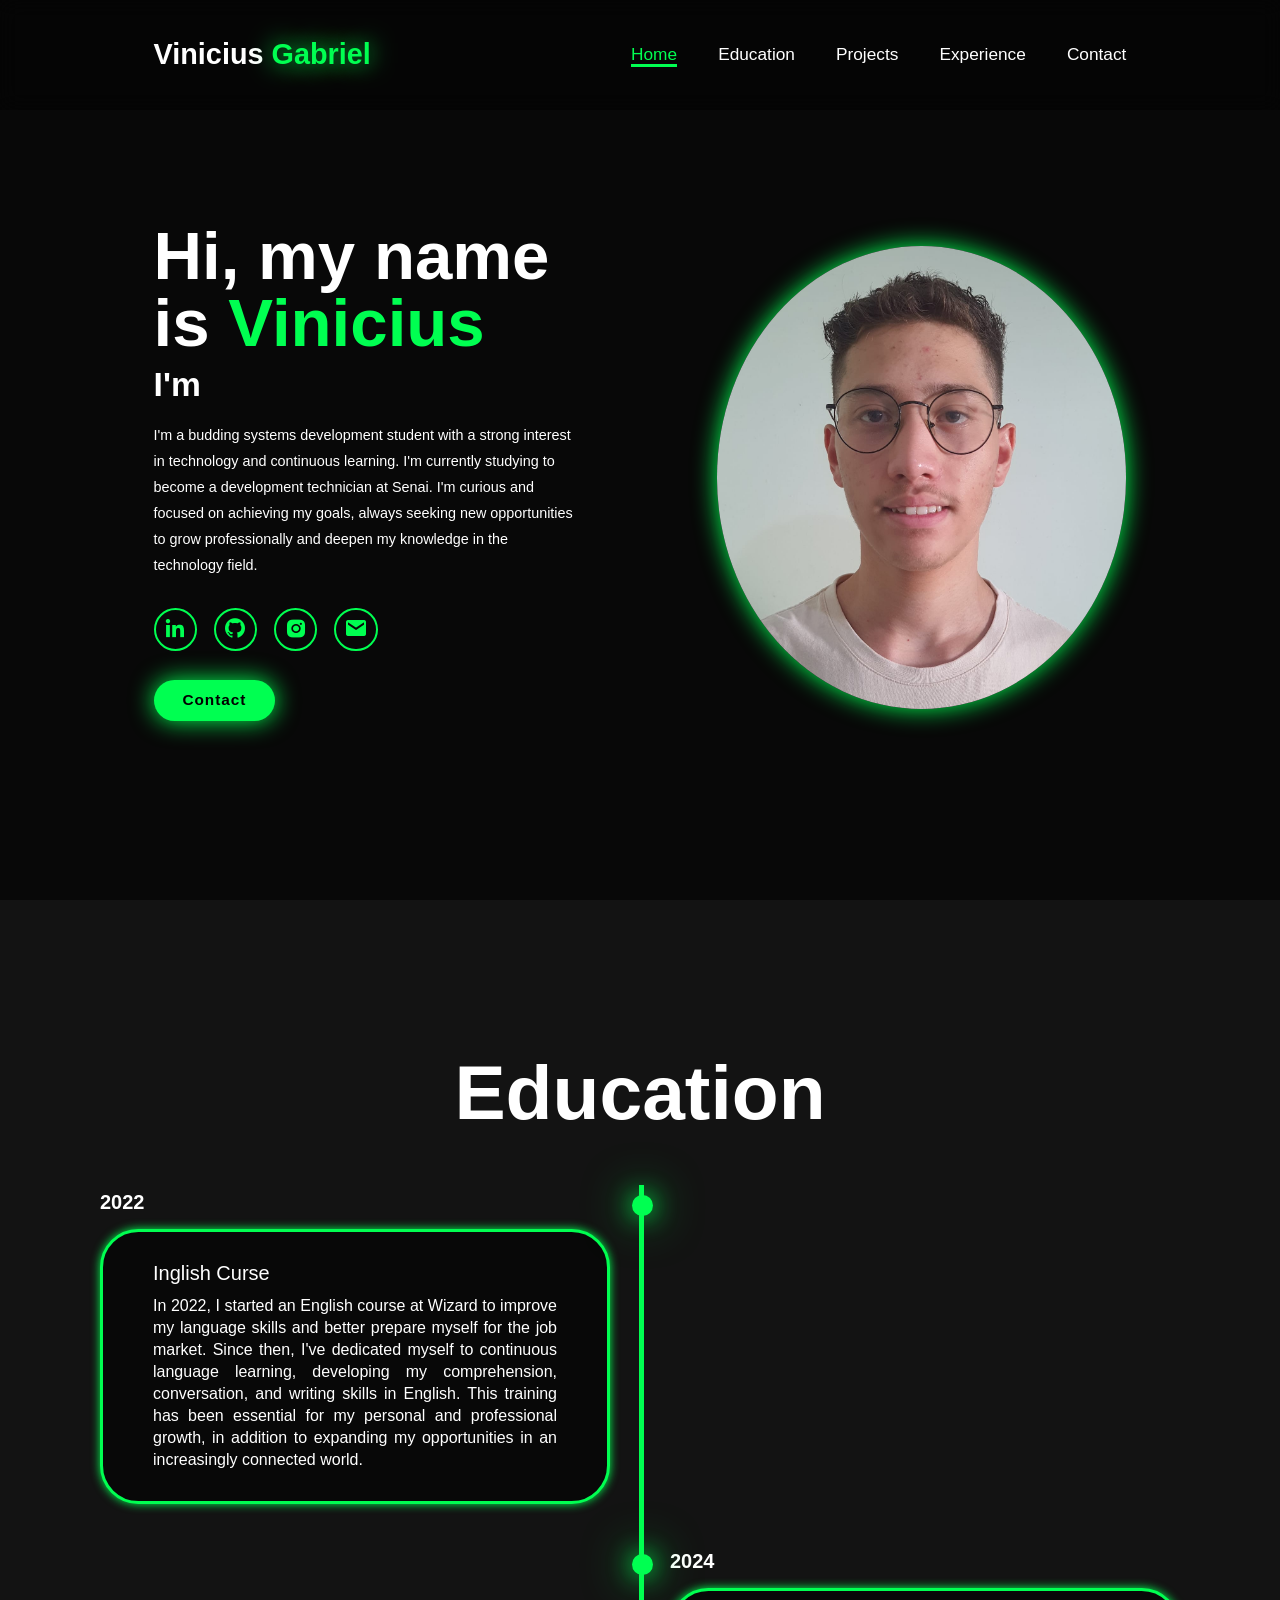
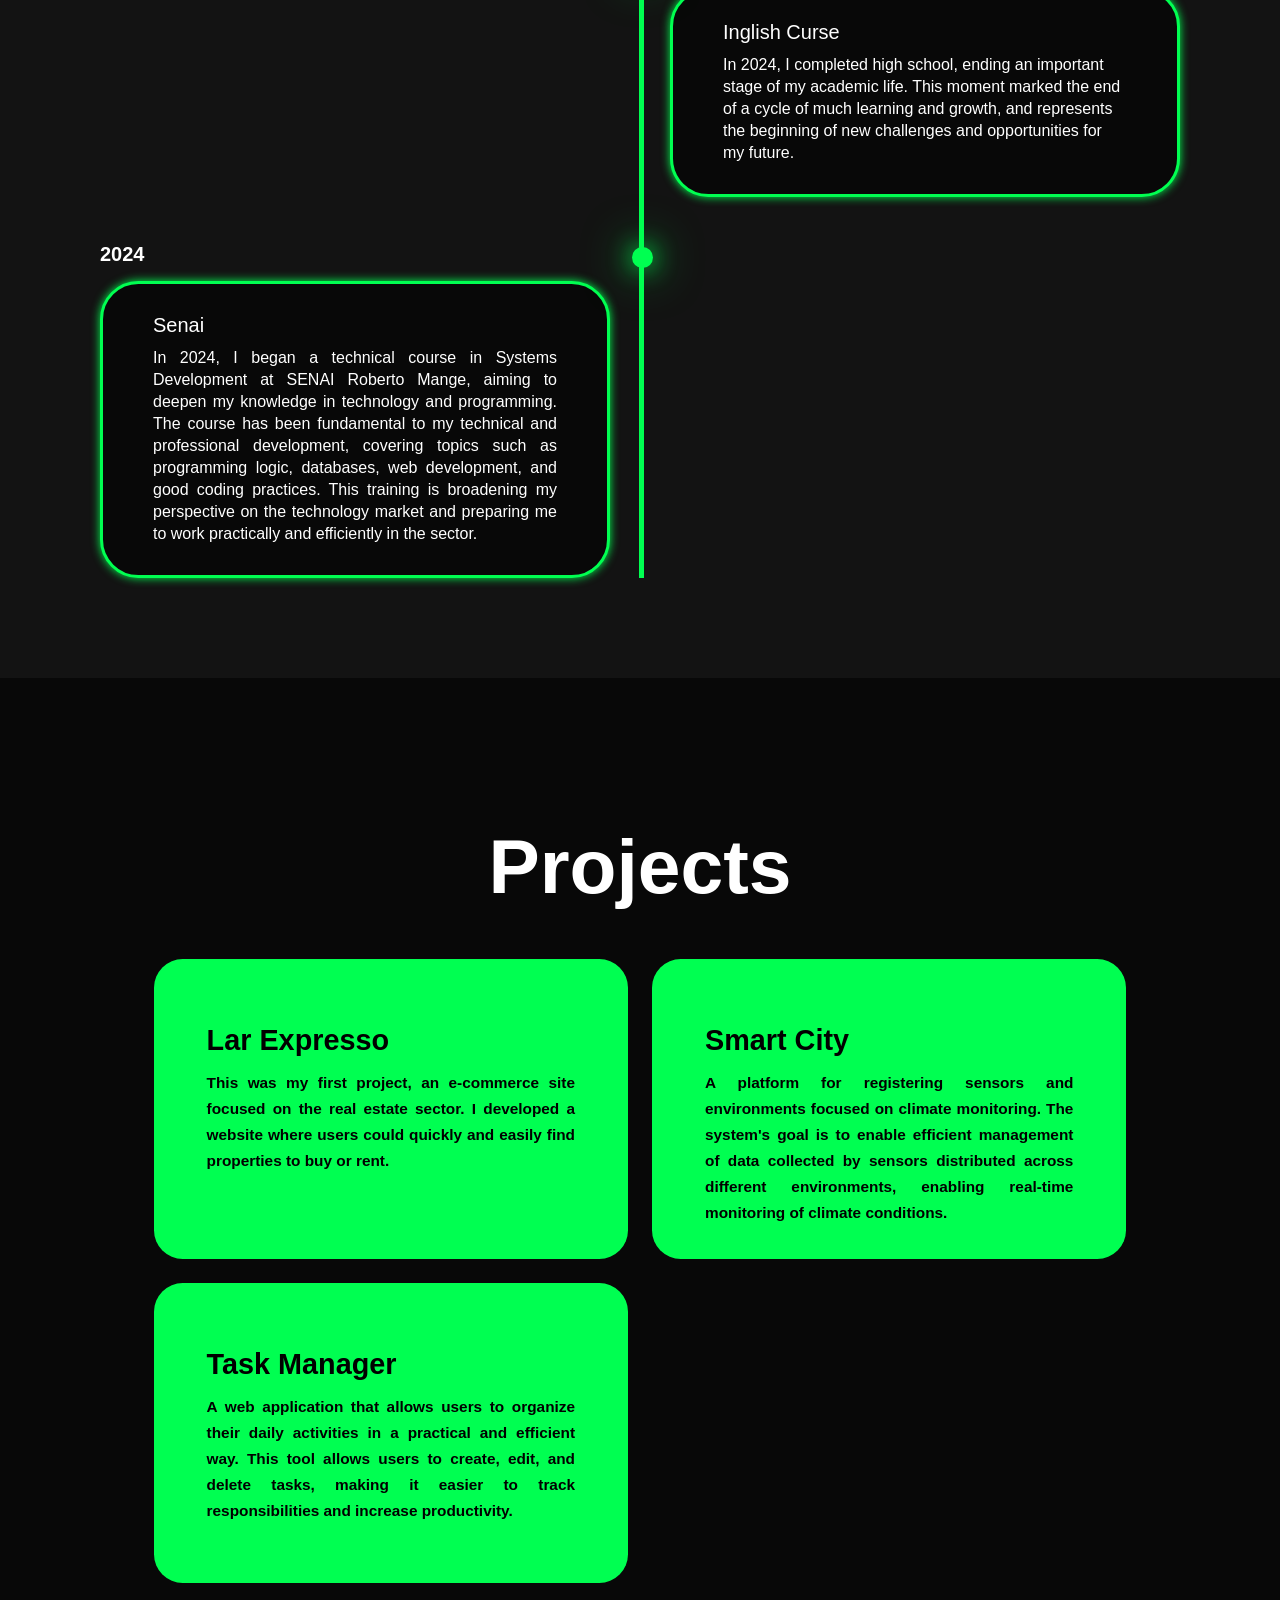
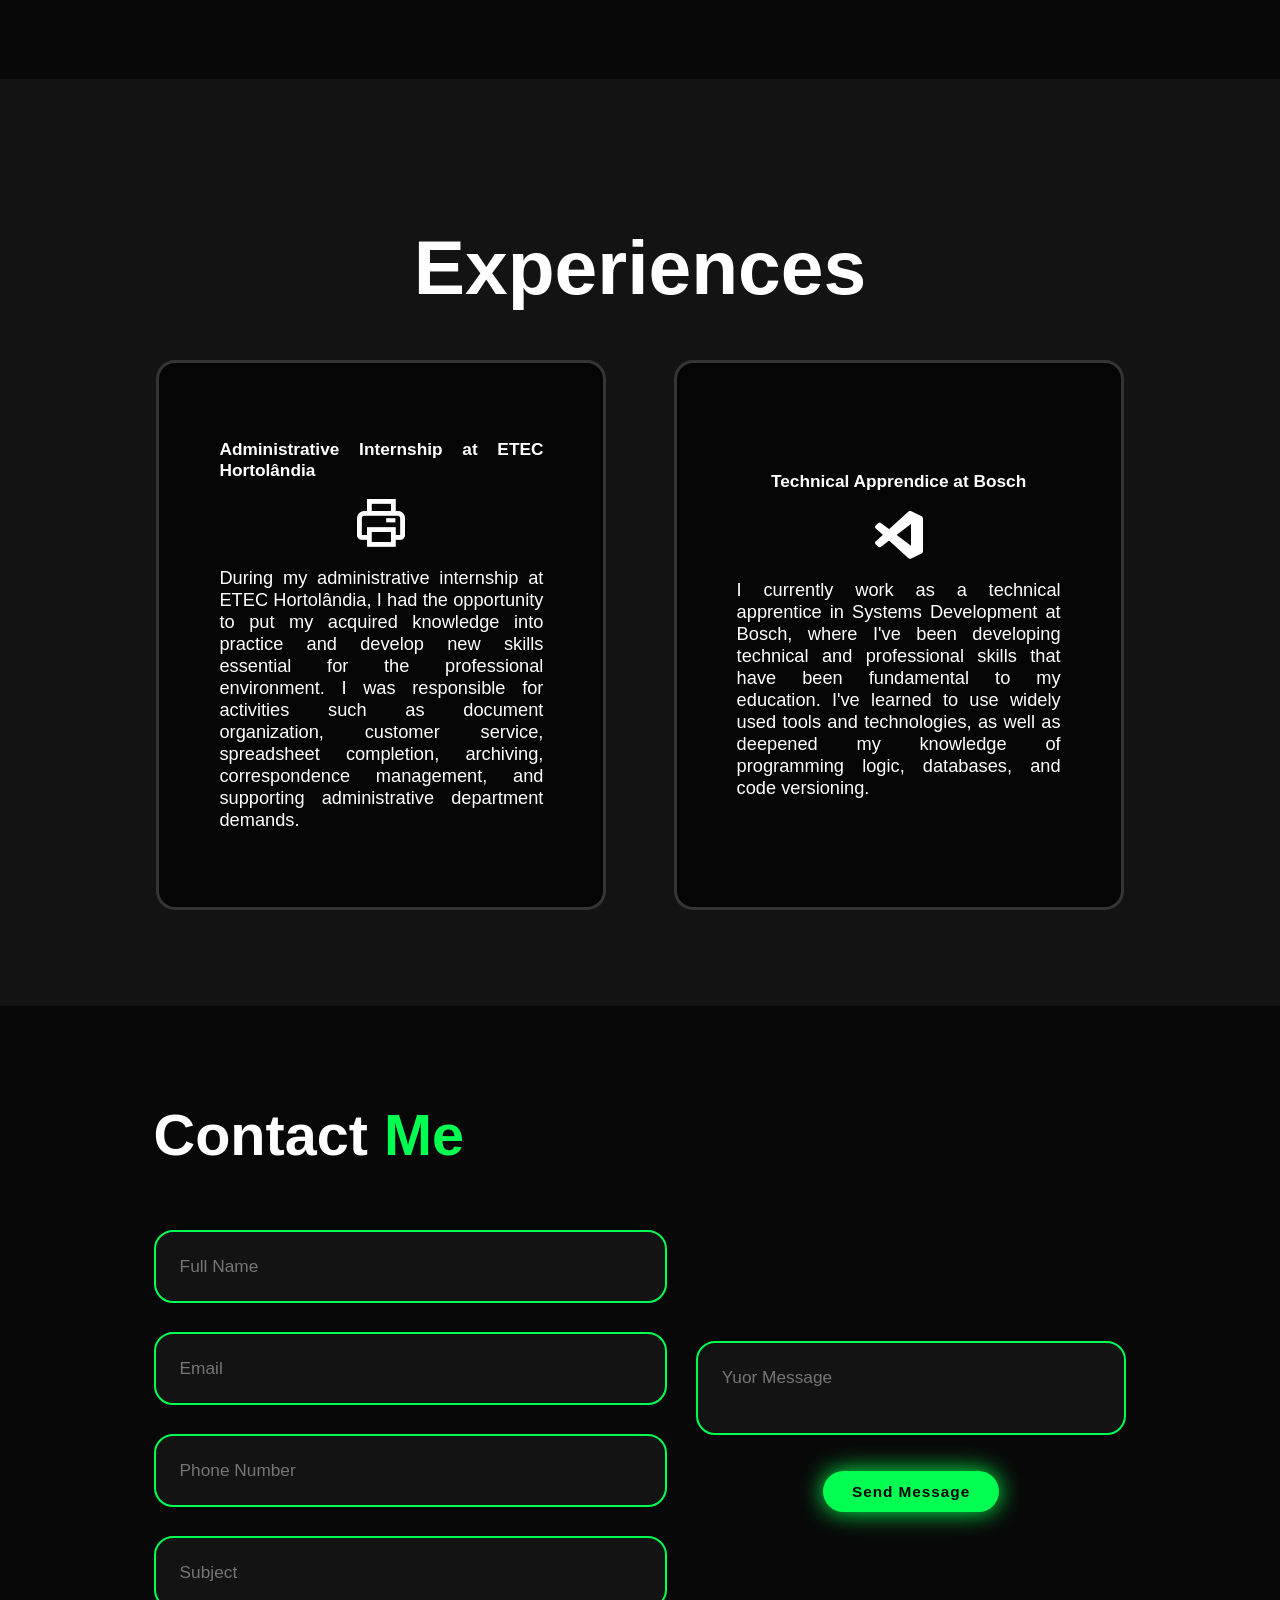
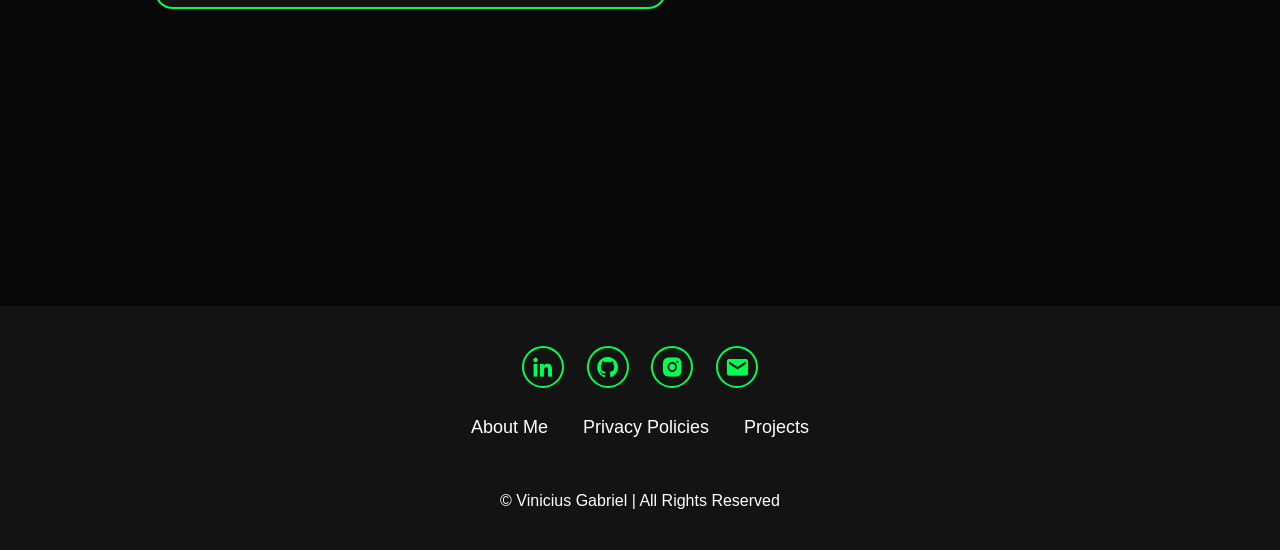
==== index.html @ 06958040 "21/07/2025" ====
<!DOCTYPE html>
<html lang="en">
<head>
    <meta charset="UTF-8">
    <meta name="viewport" content="width=device-width, initial-scale=1.0">
    <title>Portifólio</title>
    <link rel="stylesheet" href="portifolio.css">
    <link href='https://unpkg.com/boxicons@2.1.4/css/boxicons.min.css' rel="stylesheet">
</head>
<body>
    <header class="header">
        <a href="#home" class="logo">Vinicius <span>Gabriel</span></a>

        <i class='bx  bx-menu' id="menu-icon"></i> 

        <nav class="navbar">
            <a href="#home" class="active">Home</a>
            <a href="#education">Education</a>
            <a href="#projects">Projects</a>
            <a href="#experiences">Experience</a>
            <a href="#contact">Contact</a>
        </nav>
    </header>

    <section class="home" id="home">
       <div class="home-content">
            <h1>Hi, my name is <span>Vinicius</span></h1>
            <h3 class="text-animation">I'm <span></span></h3>
            <p>I'm a budding systems development student with a strong interest in technology and continuous learning. I'm currently studying to become a development technician at Senai. I'm curious and focused on achieving my goals, always seeking new opportunities to grow professionally and deepen my knowledge in the technology field.</p>

            <div class="social-icons">
                <a href="https://www.linkedin.com/in/vinicius-egidio-542134349/" target="_blank"><i class='bx bxl-linkedin'></i></a>
                <a href="https://github.com/vini5474" target="_blank"><i class='bx bxl-github'></i></a>
                <a href="https://www.instagram.com/vinisouzaegidio/" target="_blank"><i class='bx bxl-instagram-alt'></i></a>
                <a href="mailto:viniciussouzaegidio@hotmail.com" target="_blank"><i class='bx bxs-envelope'></i></a>
            </div>

            <div class="btn-group">
                <a href="#contact" class="btn">Contact</a>
            </div>
        </div> 
            <div class="home-img">
                <img src="foto.jpg" alt="foto">
            </div>
       
    </section>

    <section class="education" id="education">
        <h2 class="heading">Education</h2>

        <div class="timeline-items">
            <div class="timeline-item">
                <div class="timeline-dot"></div>
                <div class="timeline-date">2022</div>
                <div class="timeline-content">
                    <h3>Inglish Curse</h3>
                    <p>In 2022, I started an English course at Wizard to improve my language skills and better prepare myself for the job market. Since then, I've dedicated myself to continuous language learning, developing my comprehension, conversation, and writing skills in English. This training has been essential for my personal and professional growth, in addition to expanding my opportunities in an increasingly connected world.</p>
                </div>
            </div>

            <div class="timeline-item">
                <div class="timeline-dot"></div>
                <div class="timeline-date">2024</div>
                <div class="timeline-content">
                    <h3>Inglish Curse</h3>
                    <p>In 2024, I completed high school, ending an important stage of my academic life. This moment marked the end of a cycle of much learning and growth, and represents the beginning of new challenges and opportunities for my future.</p>
                </div>
            </div>
        
            <div class="timeline-item">
                <div class="timeline-dot"></div>
                <div class="timeline-date">2024</div>
                <div class="timeline-content">
                    <h3>Senai</h3>
                    <p>In 2024, I began a technical course in Systems Development at SENAI Roberto Mange, aiming to deepen my knowledge in technology and programming. The course has been fundamental to my technical and professional development, covering topics such as programming logic, databases, web development, and good coding practices. This training is broadening my perspective on the technology market and preparing me to work practically and efficiently in the sector.</p>
                </div>
            </div>
        </div>
    </section>

    <section class="projects" id="projects">
        <h2 class="heading">Projects</h2>

        <div class="projects-container">
            <div class="project-box">
                <div class="project-info">
                    <h4>Lar Expresso</h4>
                    <p>This was my first project, an e-commerce site focused on the real estate sector. I developed a website where users could quickly and easily find properties to buy or rent.</p>
                </div>
            </div>
            <div class="project-box">
                <div class="project-info">
                    <h4>Smart City</h4>
                    <p>A platform for registering sensors and environments focused on climate monitoring. The system's goal is to enable efficient management of data collected by sensors distributed across different environments, enabling real-time monitoring of climate conditions.</p>
                </div>
            </div>
            <div class="project-box">
                <div class="project-info">
                    <h4>Task Manager</h4>
                    <p>A web application that allows users to organize their daily activities in a practical and efficient way. This tool allows users to create, edit, and delete tasks, making it easier to track responsibilities and increase productivity.</p>
                </div>
            </div>
        </div>
    </section>

    <section class="experiences" id="experiences">
        <div class="experiences-box">
            <h2 class="heading">Experiences</h2>

            <div class="wrapper">
                <div class="experience-item">
                    <h2>Administrative Internship at ETEC Hortolândia</h2>
                    <div class="rating">
                        <i class='bx bx-printer' id="printer"></i> 
                    </div>
                    <p>During my administrative internship at ETEC Hortolândia, I had the opportunity to put my acquired knowledge into practice and develop new skills essential for the professional environment. I was responsible for activities such as document organization, customer service, spreadsheet completion, archiving, correspondence management, and supporting administrative department demands.</p>
                </div>
                <div class="experience-item">
                    <h2>Technical Apprendice at Bosch</h2>
                    <div class="rating">
                        <i class='bx bxl-visual-studio' id="code"></i>
                    </div>
                    <p>I currently work as a technical apprentice in Systems Development at Bosch, where I've been developing technical and professional skills that have been fundamental to my education. I've learned to use widely used tools and technologies, as well as deepened my knowledge of programming logic, databases, and code versioning.</p>
                </div>
            </div>
        </div>
    </section>

    <section class="contact" id="contact">
        <h2 class="reading">Contact <span>Me</span></h2>

        <form action="">
            <div class="input-group">
                <div class="input-box">
                    <input type="text" placeholder="Full Name">
                    <input type="email" placeholder="Email">
                </div>
                <div class="input-box">
                    <input type="number" placeholder="Phone Number">
                    <input type="text" placeholder="Subject">
                </div>
            </div>

            <div class="input-group2">
                <textarea name="" id="" placeholder="Yuor Message"></textarea>
                <input type="submit" value="Send Message" class="btn">
            </div>
        </form>
    </section>

    <footer class="footer">
        <div class="social">
            <a href="https://www.linkedin.com/in/vinicius-egidio-542134349/" target="_blank"><i class='bx bxl-linkedin'></i></a>
            <a href="https://github.com/vini5474" target="_blank"><i class='bx bxl-github'></i></a>
            <a href="https://www.instagram.com/vinisouzaegidio/" target="_blank"><i class='bx bxl-instagram-alt'></i></a>
            <a href="mailto:viniciussouzaegidio@hotmail.com" target="_blank"><i class='bx bxs-envelope'></i></a>
        </div>

        <ul class="list">
            <li>
                <a href="#">About Me</a>
            </li>
            <li>
                <a href="#">Privacy Policies</a>
            </li>
            <li>
                <a href="#projects">Projects</a>
            </li>
        </ul>
        <p class="copyright">
            © Vinicius Gabriel | All Rights Reserved
        </p>
    </footer>
    <script src="portifolio.js"></script>
</body>
</html>
---- portifolio.css ----
* {
    margin: 0;
    padding: 0;
    box-sizing: border-box;
    text-decoration: none;
    border: none;
    outline: none;
    scroll-behavior: smooth;
    font-family: "Poppins", sans-serif;
}

:root {
    --bg-color: #080808;
    --second-bg-color: #131313;
    --text-color: white;
    --main-color: #00ff51;
}

html {
    font-size: 60%;
    overflow-x: hidden;
}

body {
    background: var(--bg-color);
    color: var(--text-color);
}

.header {
    position: fixed;
    top: 0;
    left: 0;
    width: 100%;
    padding: 4rem 12% 4rem;
    background: rgba(0, 0, 0, 0.3);
    backdrop-filter: blur(10px);
    display: flex;
    justify-content: space-between;
    align-items: center;
    z-index: 5;
}

.logo {
    font-size: 3rem;
    color: var(--text-color);
    font-weight: 800;
    cursor: pointer;
    transition: 0.3 ease;
}

.logo:hover {
    transform: scale(1.1);
}

.logo span {
    text-shadow: 0 0 25px var(--main-color);
}

.navbar a {
    font-size: 1.8rem;
    color: var(--text-color);
    margin-left: 4rem;
    font-weight: 500;
    transition: 0.3s ease;
    border-bottom: 3px solid transparent;
}

.navbar a:hover, .navbar a.active {
    color: var(--main-color);
    border-bottom: 3px solid var(--main-color);
}

#menu-icon {
    font-size: 3.6rem;
    color: var(--main-color);
    display: none;
}

section {
    min-height: 100vh;
    padding: 10rem 12% 10rem;
}

.home {
    display: flex;
    align-items: center;
    justify-content: center;
    gap: 15rem;
}

.home-content {
    display: flex;
    flex-direction: column;
    align-items: baseline;
    text-align: left;
    justify-content: center;
    margin-top: 3rem;
}

span {
    color: var(--main-color);
}

.logo span {
    color: var(--main-color);
}

.home-content h3 {
    margin-bottom: 2rem;
    margin-top: 1rem;
    font-size: 3.5rem;
}

.home-content h1 {
    font-size: 7rem;
    font-weight: 700;
    margin-top: 1.5rem;
    line-height: 1;
}

.home-img {
    border-radius: 50%;
}

.home-img img {
    position: relative;
    top: 3rem;
    width: 32vw;
    border-radius: 50%;
    box-shadow: 0 0 25px var(--main-color);
    cursor: pointer;
    transition: 0.4s ease-in-out;
}

.home-img img:hover {
    box-shadow: 0 0 25px var(--main-color),
                0 0 50px var(--main-color),
                0 0 100px var(--main-color);
}

.home-content p {
    font-size: 1.5rem;
    font-weight: 500;
    line-height: 1.8;
    max-width: 1000px;
}

.social-icons a{
    display: inline-flex;
    justify-content: center;
    align-items: center;
    width: 4.5rem;
    height: 4.5rem;
    background: transparent;
    border: 2px solid var(--main-color);
    font-size: 2.5rem;
    border-radius: 50%;
    color: var(--main-color);
    margin: 3rem 1.5rem 3rem 0;
    transition: 0.3s ease-in-out;
}

.social-icons a:hover {
    color: var(--text-color);
    transform: scale(1.3)translateY(-5px);
    box-shadow: 0 0 25px var(--main-color);
    background-color: var(--main-color);
}

.btn {
    display: inline-block;
    padding: 1rem 2.8rem;
    background: var(--main-color);
    box-shadow: 0 0 25px var(--main-color);
    border-radius: 4rem;
    font-size: 1.6rem;
    color: black;
    border: 2px solid transparent;
    letter-spacing: 0.1rem;
    font-weight: 600;
    transition: 0.3s ease-in-out;
    cursor: pointer;
}

.btn-group {
    display: flex;
    align-items: center;
    gap: 1.5rem;
}

.btn-group a:nth-of-type(2) {
    background-color: black;
    color: var(--main-color);
    border: 2px solid var(--main-color);
    box-shadow: 0 0 25px transparent;
}

.btn-group a:nth-of-type(2):hover {
    box-shadow: 0 0 25px var(--main-color);
    background-color: var(--main-color);
    color: black;
}

.text-animation {
    font-size: 34px;
    font-weight: 600;
    min-width: 288px;
}

.text-animation span {
    position: relative;
}

.text-animation span::before {
    content: "student development";
    color: var(--main-color);
    animation: words 20s infinite;
}

.text-animation span::after {
    content: "";
    background-color: var(--bg-color);
    position: absolute;
    width: calc(100% + 8px);
    height: 100%;
    border-left: 3px solid var(--bg-color);
    right: -8px;
    animation: cursor 0.6s infinite, typing 20s steps(14) infinite;
}

@keyframes cursor {
    to{
        border-left: 2px solid var(--main-color);
    }
}

@keyframes words {
    0%,
    20%{
        content: "Student";
    }
    21%,
    40%{
        content: "Brazilian";
    }
    41%,
    60%{
        content: "Determined";
    }
    81%,
    100%{
        content: "Developer Database";
    }
}

@keyframes typing {
    10%,
    15%,
    30%,
    35%,
    50%,
    55%,
    70%,
    75%,
    90%,
    95%{
        width: 0;
    }
    5%,
    20%,
    25%,
    40%,
    45%,
    60%,
    65%,
    80%,
    85%{
        width: calc(100% + 8px);
    }
}

.heading {
    font-size: 8rem;
    text-align: center;
    margin: 5rem 0;
}

.education {
    padding: 100px;
    background: var(--second-bg-color); 
}

.education h2 {
    margin-bottom: 5rem;
}

.timeline-items {
    max-width: 1200px;
    margin: auto;
    display: flex;
    flex-wrap: wrap;
    position: relative;
}

.timeline-items::before {
    content: "";
    position: absolute;
    width: 5px;
    height: 100%;
    background-color: var(--main-color);
    left: calc(50% - 1px);
}

.timeline-item {
    margin-bottom: 40px;
    width: 100%;
    position: relative;
}

.timeline-item:last-child {
    margin-bottom: 0;
}

.timeline-item:nth-child(odd) {
    padding-right: calc(50% + 30px);
    text-align: justify;
}

.timeline-item:nth-child(even) {
    padding-left: calc(50% + 30px);
}

.timeline-dot {
    height: 21px;
    width: 21px;
    background-color: var(--main-color);
    box-shadow: 0 0 25px var(--main-color),
                0 0 50px var(--main-color);
    position: absolute;
    left: calc(50% - 8px);
    border-radius: 50%;
    top: 10px;
}

.timeline-date {
    font-size: 20px;
    font-weight: 800;
    color: white;
    margin: 6px 0 15px;
}

.timeline-content {
    background-color: var(--bg-color);
    border: 3px solid var(--main-color);
    padding: 30px 50px;
    border-radius: 4rem;
    box-shadow: 0 0 10px var(--main-color);
    cursor: pointer;
    transition: 0.3 ease-in-out;
}

.timeline-content:hover {
    transform: scale(1.05);
    box-shadow: 0 0 25px var(--main-color);
}

.timeline-content h3 {
    font-size: 20px;
    color: white;
    margin: 0 0 10px;
    font-weight: 500;
}

.timeline-content p {
    color: white;
    font-size: 16px;
    font-weight: 300;
    line-height: 22px;
}

::-webkit-scrollbar {
    width: 15px;
}

::-webkit-scrollbar-thumb {
    background-color: var(--main-color);
}

::-webkit-scrollbar-track {
    background-color: var(--bg-color);
    width: 50px;
}

.projects {
    background: var(--bg-color);
    color: black;
}

.projects h2 {
    margin-bottom: 5rem;
    color: white;
}

.projects-container {
    display: grid;
    grid-template-columns: repeat(2, 1fr);
    align-items: center;
    gap: 2.5rem;
}

.project-box {
    background-color: var(--main-color);
    height: 300px;
    border-radius: 3rem;
    border: 5px solid transparent;
    cursor: pointer;
    transition: 0.4 ease-in-out;
}

.project-box:hover {
    background: black;
    color: var(--main-color);
    border: 5px solid var(--main-color);
    transform: scale(1.03)translateY(-5px);
}

.project-box .project-info {
    display: flex;
    flex-direction: column;
    text-align: justify;
    max-height: 200px;
    justify-content: left;
    align-items: baseline;
    padding: 5rem 5rem;
}

.project-info h4 {
    font-size: 3rem;
    font-weight: 800;
    line-height: 2;
}

.project-info p {
    font-size: 1.6rem;
    font-weight: 600;
    max-height: 100px;
    line-height: 1.7;
    margin: auto;
}

.experiences {
    background-color: var(--second-bg-color);
}

.experiences-box {
    background-size: cover;
    display: flex;
    align-items: center;
    justify-content: center;
    flex-direction: column;
}

.experiences .heading {
    margin-bottom: 5rem;
}

.wrapper {
    display: grid;
    grid-template-columns: repeat(2,1fr);
    gap: 3rem;
}

.experience-item {
    min-height: 550px;
    min-width: 450px;
    background: rgba(0, 0, 0, 0.7);
    border: 3px solid rgba(238, 238, 238, 0.2);
    border-radius: 2rem;
    margin: 0 2rem;
    padding: 30px 60px;
    cursor: pointer;
    display: flex;
    flex-direction: column;
    align-items: center;
    justify-content: center;
    text-align: justify;
    gap: 1.5rem;
    color: white;
    transition: 0.4 ease-in-out;
}

.experience-item:hover {
    border: 3px solid var(--main-color);
    transform: translateY(-10px)scale(1.03);
    box-shadow: 0 0 50px var(--main-color);
}

.experience-item h2 {
    font-size: 1.8rem;
}

.experience-item p {
    font-size: 1.9rem;
}

#printer {
    font-size: 6rem;
}

#code {
    font-size: 6rem;
}

.contact {
    background-color: var(--bg-color);
}

.contact h2 {
    margin-bottom: 2rem;
    color: white;
    font-size: 6rem;
}

.contact form {
    display: flex;
    align-items: center;
    justify-content: center;
    gap: 3rem;
    margin: 5rem auto;
    text-align: center;
}

.contact form .input-box {
    display: flex;
    justify-content: center;
    flex-wrap: wrap;
}

.contact form .input-box input, .contact form textarea {
    width: 100%;
    padding: 2.5rem;
    font-size: 1.8rem;
    color: var(--text-color);
    background: var(--second-bg-color);
    border-radius: 2rem;
    border: 2px solid var(--main-color);
    margin: 1.5rem 0;
    resize: none;
}

.contact form .btn {
    margin-top: 2rem;
}

.footer {
    position: relative;
    bottom: 0;
    width: 100%;
    padding: 40px 0;
    background-color: var(--second-bg-color);
}

.footer .social {
    text-align: center;
    padding-bottom: 25px;
    color: var(--main-color);
}

.footer .social a {
    font-size: 25px;
    color: var(--main-color);
    border: 2px solid var(--main-color);
    width: 42px;
    height: 42px;
    line-height: 42px;
    display: inline-block;
    text-align: center;
    border-radius: 50%;
    margin: 0 10px;
    transition: 0.3px ease-in-out;
}

.footer .social a:hover {
    transform: scale(1.2);
    background-color: var(--main-color);
    color: black;
    box-shadow: 0 0 25px var(--main-color);
}

.footer ul {
    margin-top: 0;
    padding: 0;
    font-size: 18px;
    line-height: 1.6;
    margin-bottom: 0;
    text-align: center;
}

.footer ul li a {
    color: white;
    border-bottom: 3px solid transparent;
    transition: 0.3s ease-in-out;
}

.footer ul li a:hover {
    border-bottom: 3px solid var(--main-color);
}

footer ul li {
    display: inline-block;
    padding: 0 15px;
}

.footer .copyright {
    margin-top: 50px;
    text-align: center;
    font-size: 16px;
    color: white;
}

@media(max-with:1258px) {
    html {
        font-size: 55%;
    }
    .projects-container {
        padding-bottom: 7rem;
        grid-template-columns: repeat(2,1fr);
        margin: 0 5rem;
    }
}

@media(max-width:991px) {
    header {
        padding: 2rem 3%;
    }
    section {
        padding: 10rem 3% 2rem;
    }
    .time-items::before {
        left:7px;
    }
    .timeline-item:nth-child(odd) {
        padding-right: 0;
        text-align: left;
    }
    .timeline-item:nth-child(odd), .timeline-item:nth-child(even) {
        padding-left: 37px;
    }
    .timeline-dot {
        left: 0;
    }
    .projects {
        padding-bottom: 7rem;
    }
    .experiences .wrapper {
        grid-template-columns: repeat(1,1fr);
    }
    .contact form {
        flex-direction: column;
    }
    .footer {
        padding: 2rem 3%;
    }
}

@media(max-with:895px) {
    #menu-icon {
        display: block;
    }
    .navbar {
        position: absolute;
        top: 100%;
        right: 0;
        width: 50%;
        padding: 1rem 3%;
        background: rgba(0, 0, 0, 0.8);
        backdrop-filter: blur(20px);
        border-bottom-left-radius: 2rem;
        border-left: 2px solid var(--main-color);
        border-bottom: 2px solid var(--main-color);
        display: none;
    }
    .navbar.active {
        display: block;
    }
    .navbar a{
        display: block;
        font-size: 2rem;
        margin: 3rem 0;
        color: white;
    }
    .home {
        flex-direction: column-reverse;
        margin: 5rem 4rem;
    }
    .home-content h3 {
        font-size: 2.6rem;
    }
    .home-content h1 {
        font-size: 8rem;
        margin-top: 3rem;
    }
    .home-content p{
        max-width: 600px;
        margin: 0 auto;
    }
    .home-img img {
        width: 56vw;
    }
    .projects h2 {
        margin-bottom: 3rem;
    }
    .projects-container {
        grid-template-columns: repeat(1,1fr);
    }
}
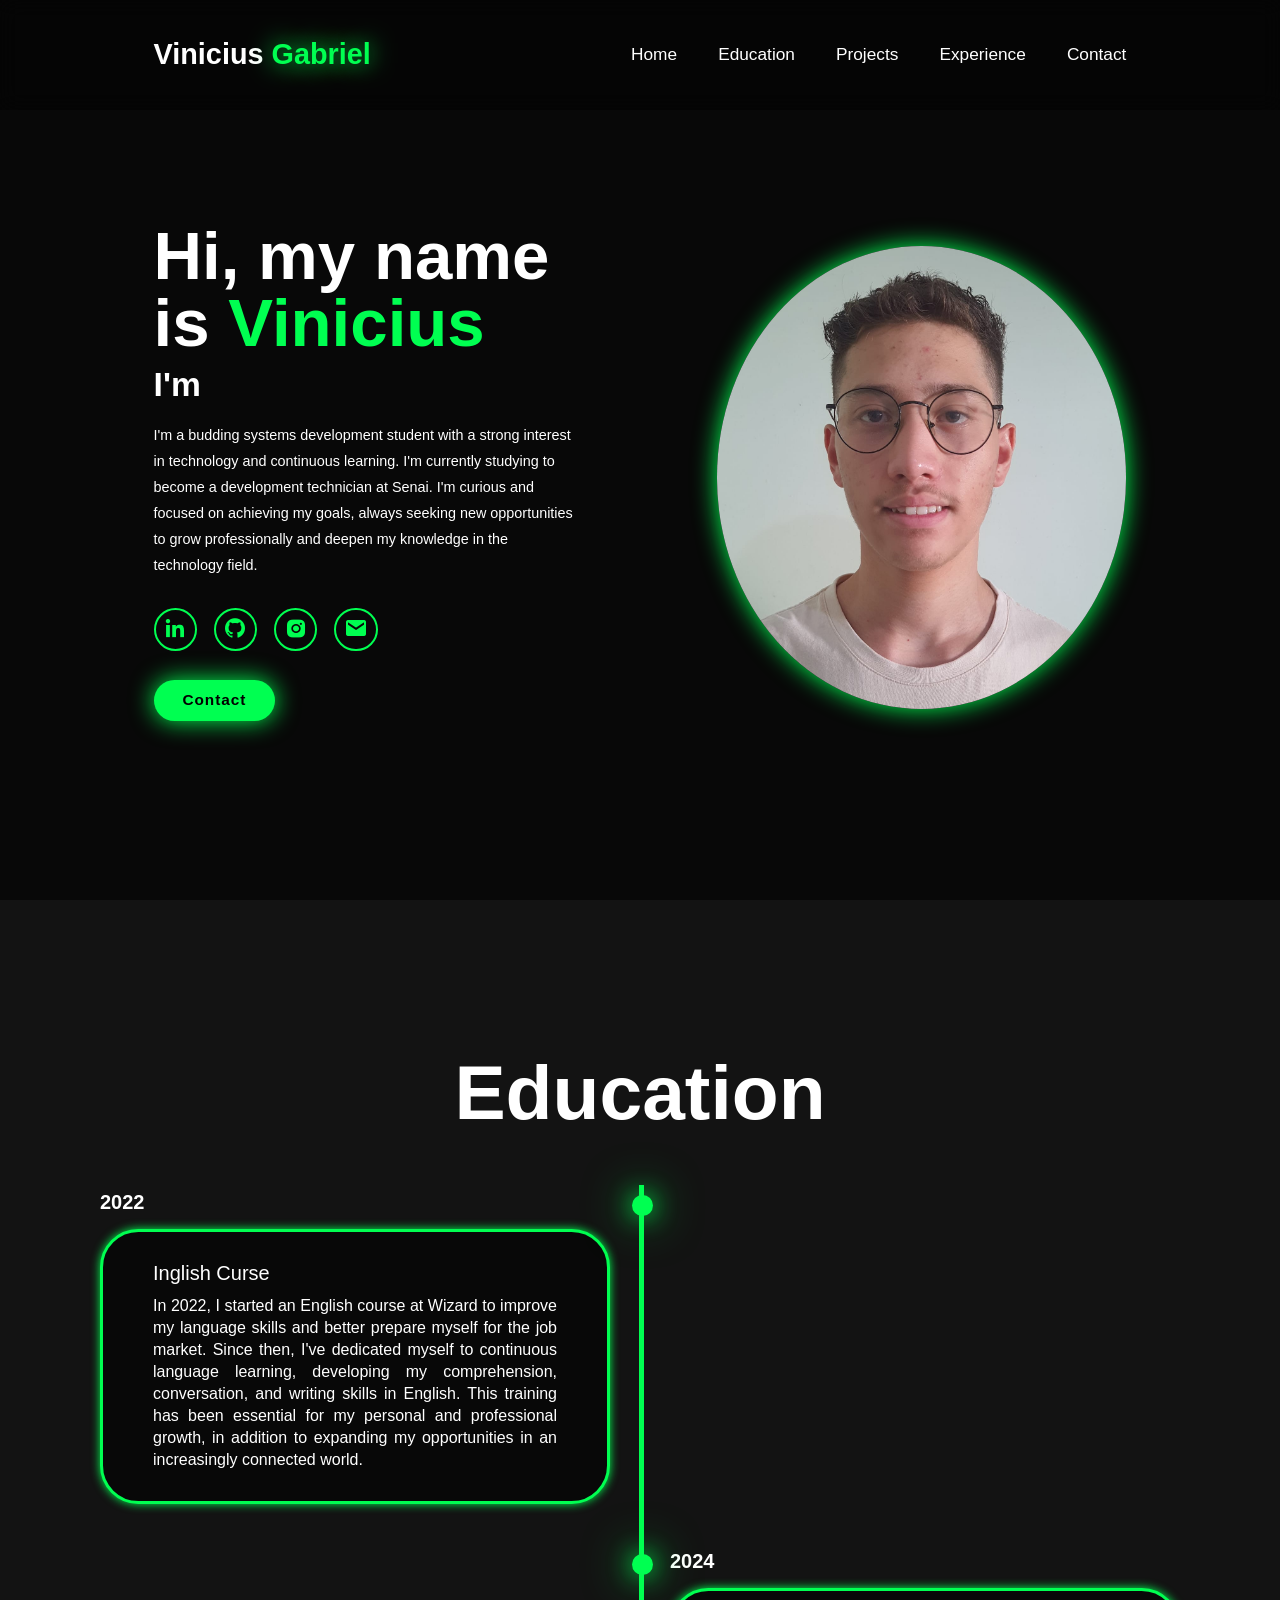
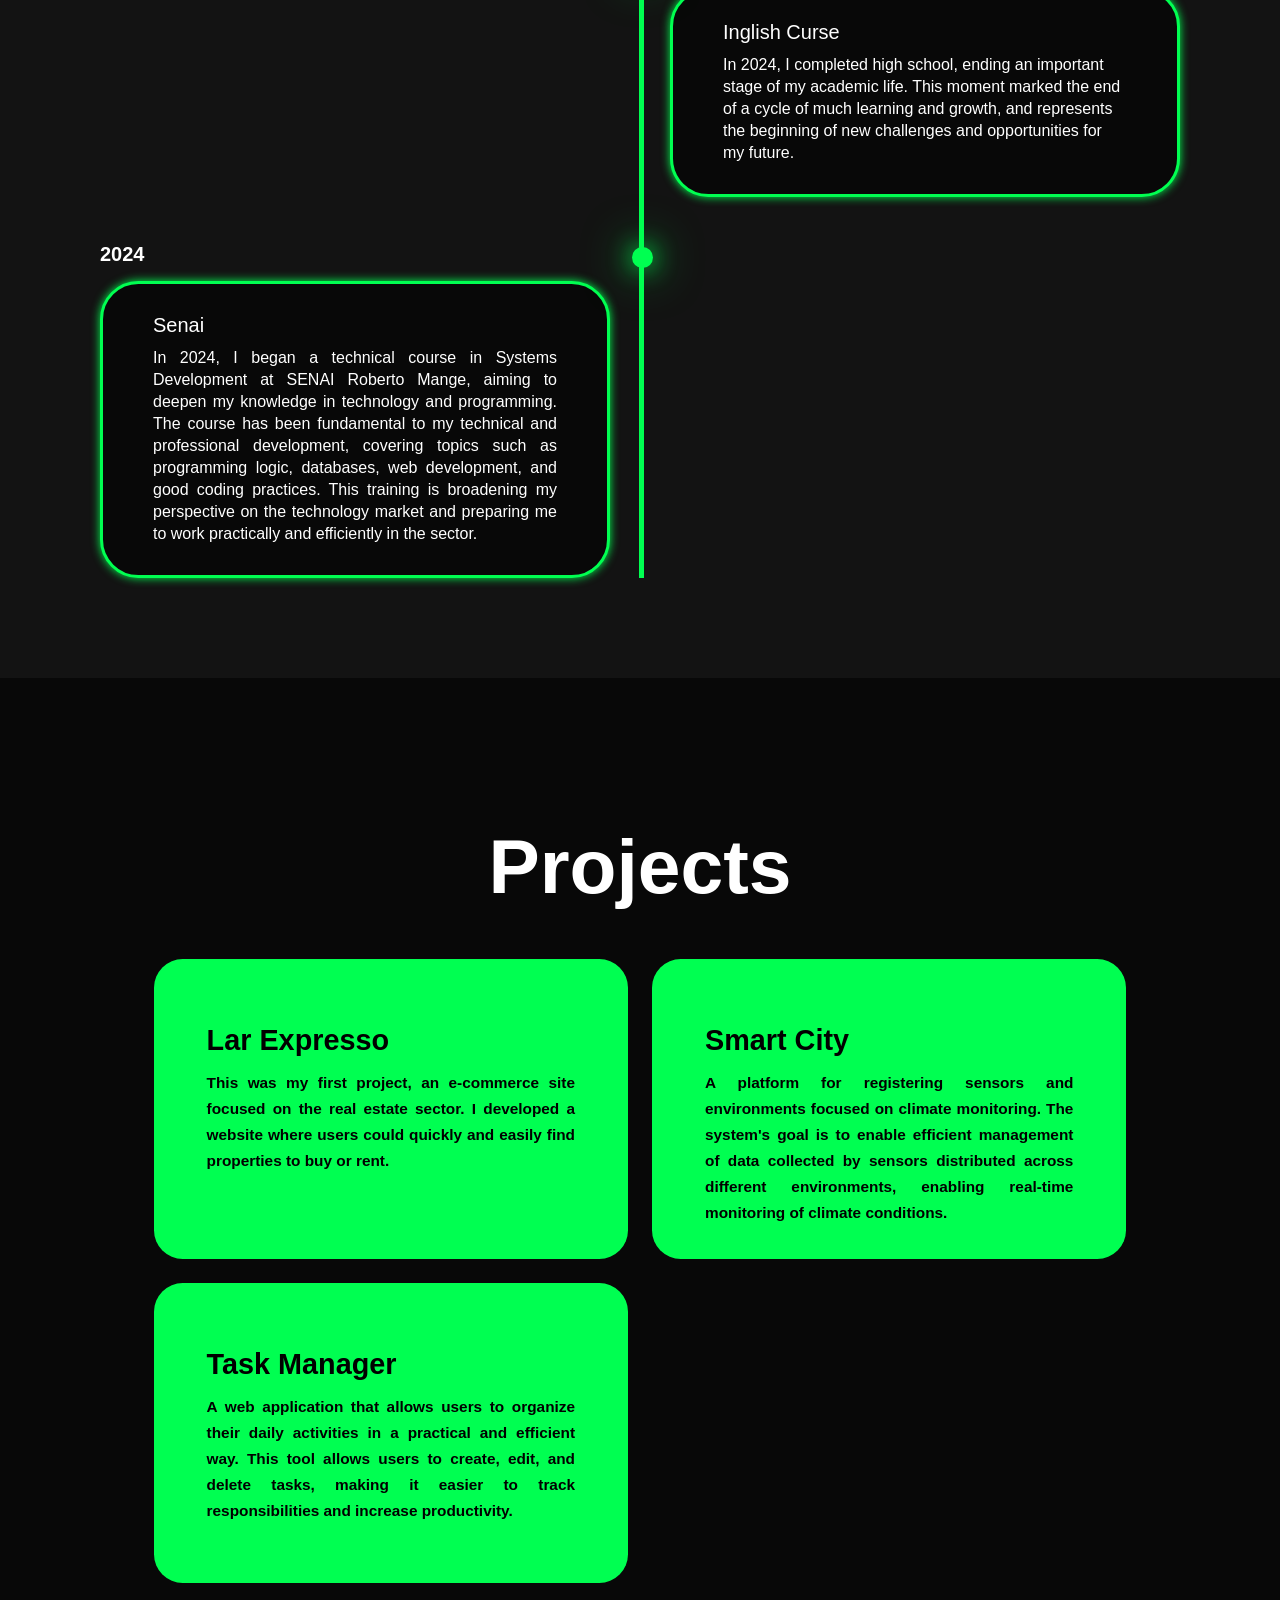
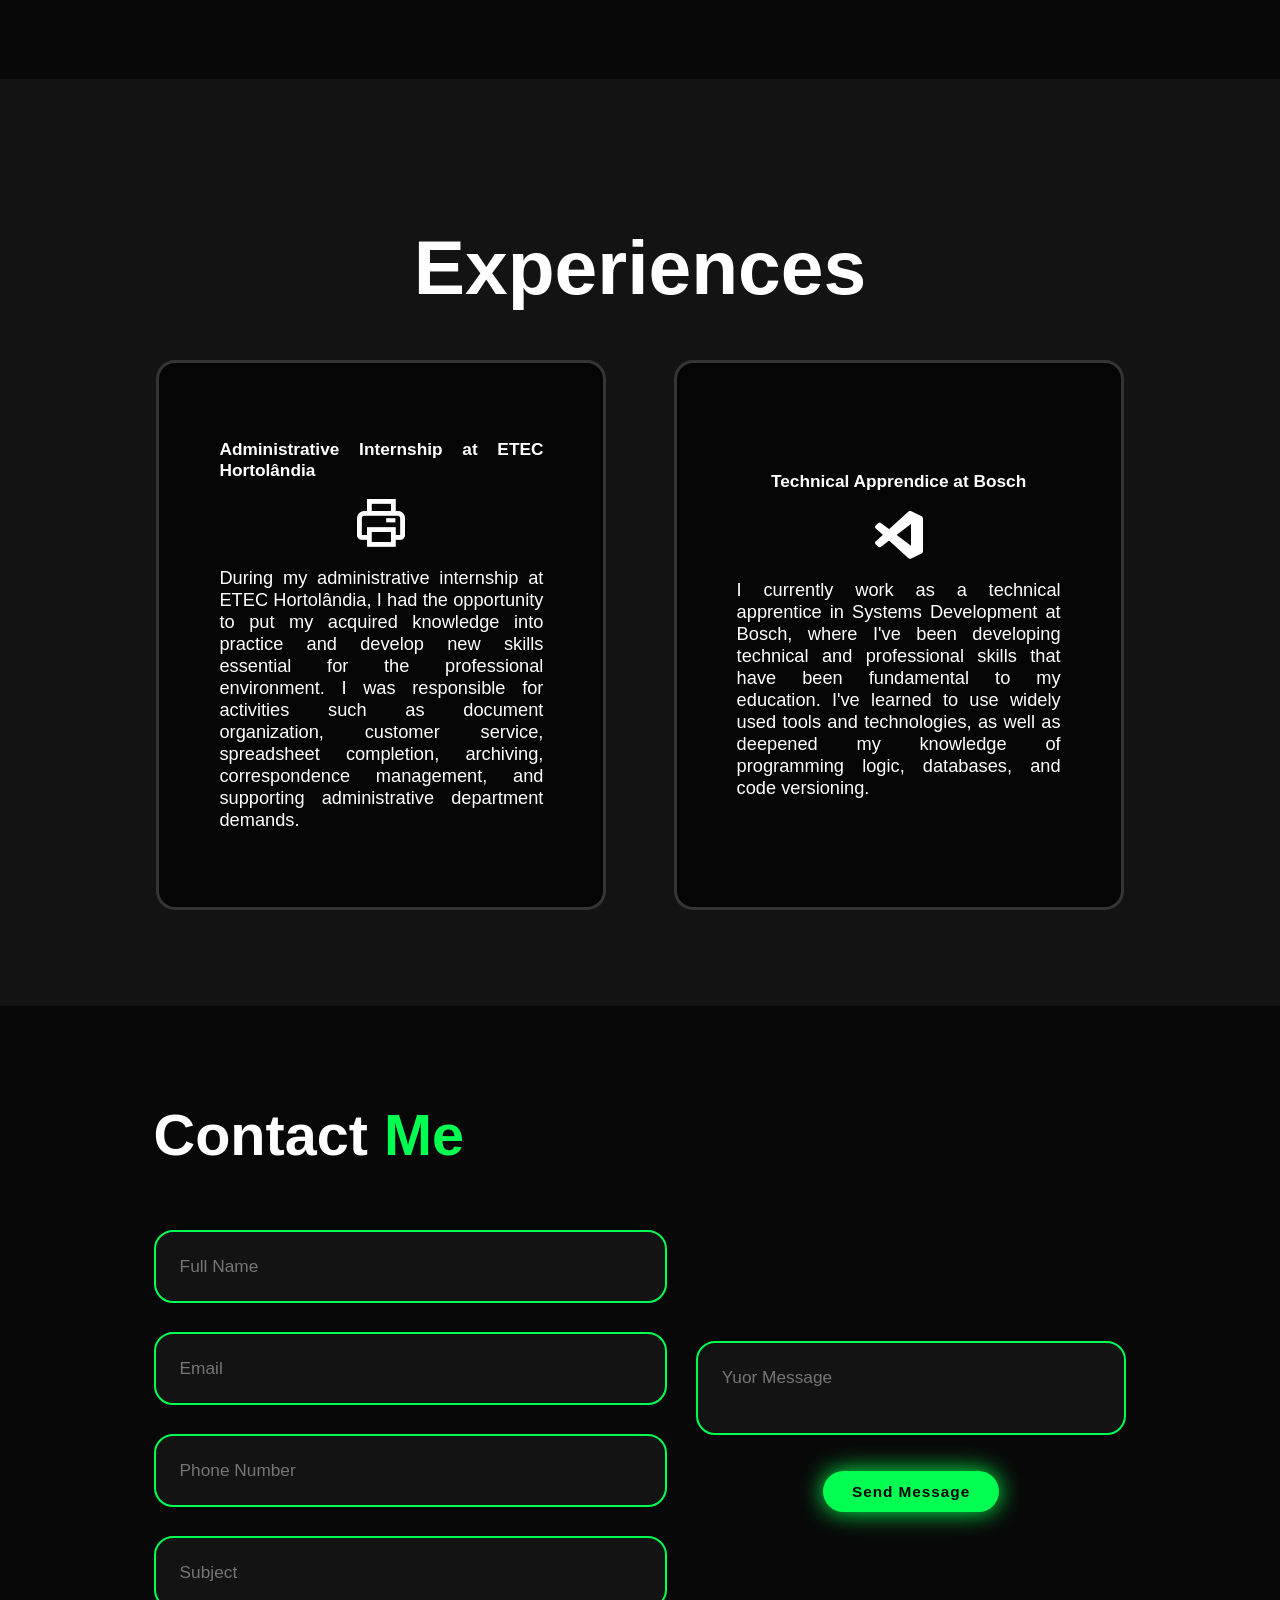
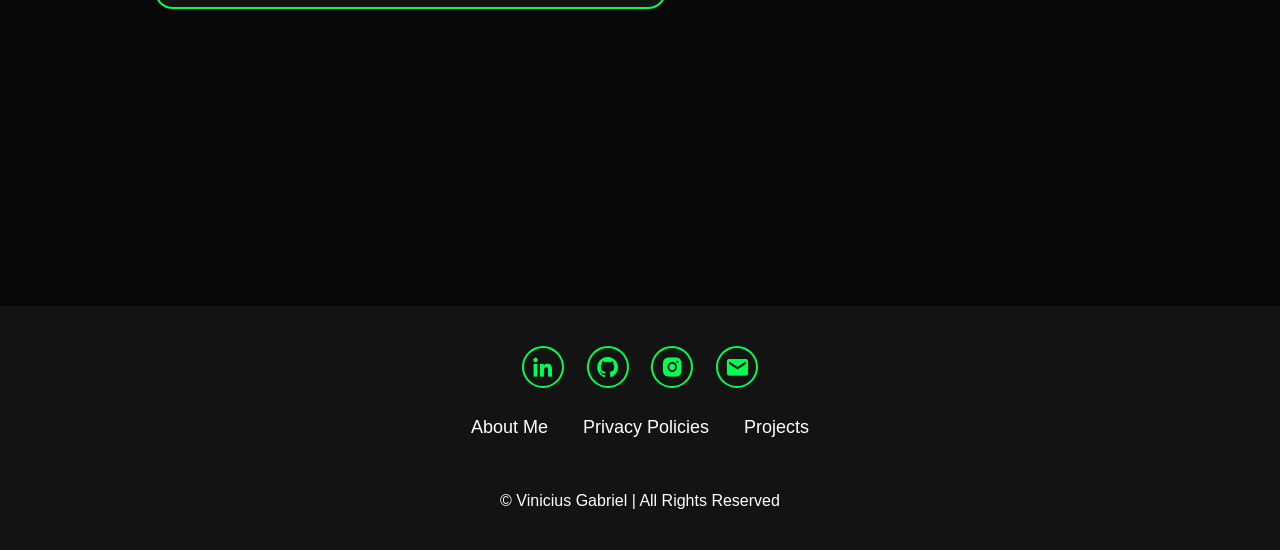
==== commit 06c211c3: "22/07/2025 17:30" ====
--- a/index.html
+++ b/index.html
@@ -14,7 +14,7 @@
         <i class='bx  bx-menu' id="menu-icon"></i> 
 
         <nav class="navbar">
-            <a href="#home" class="active">Home</a>
+            <a href="#home">Home</a>
             <a href="#education">Education</a>
             <a href="#projects">Projects</a>
             <a href="#experiences">Experience</a>
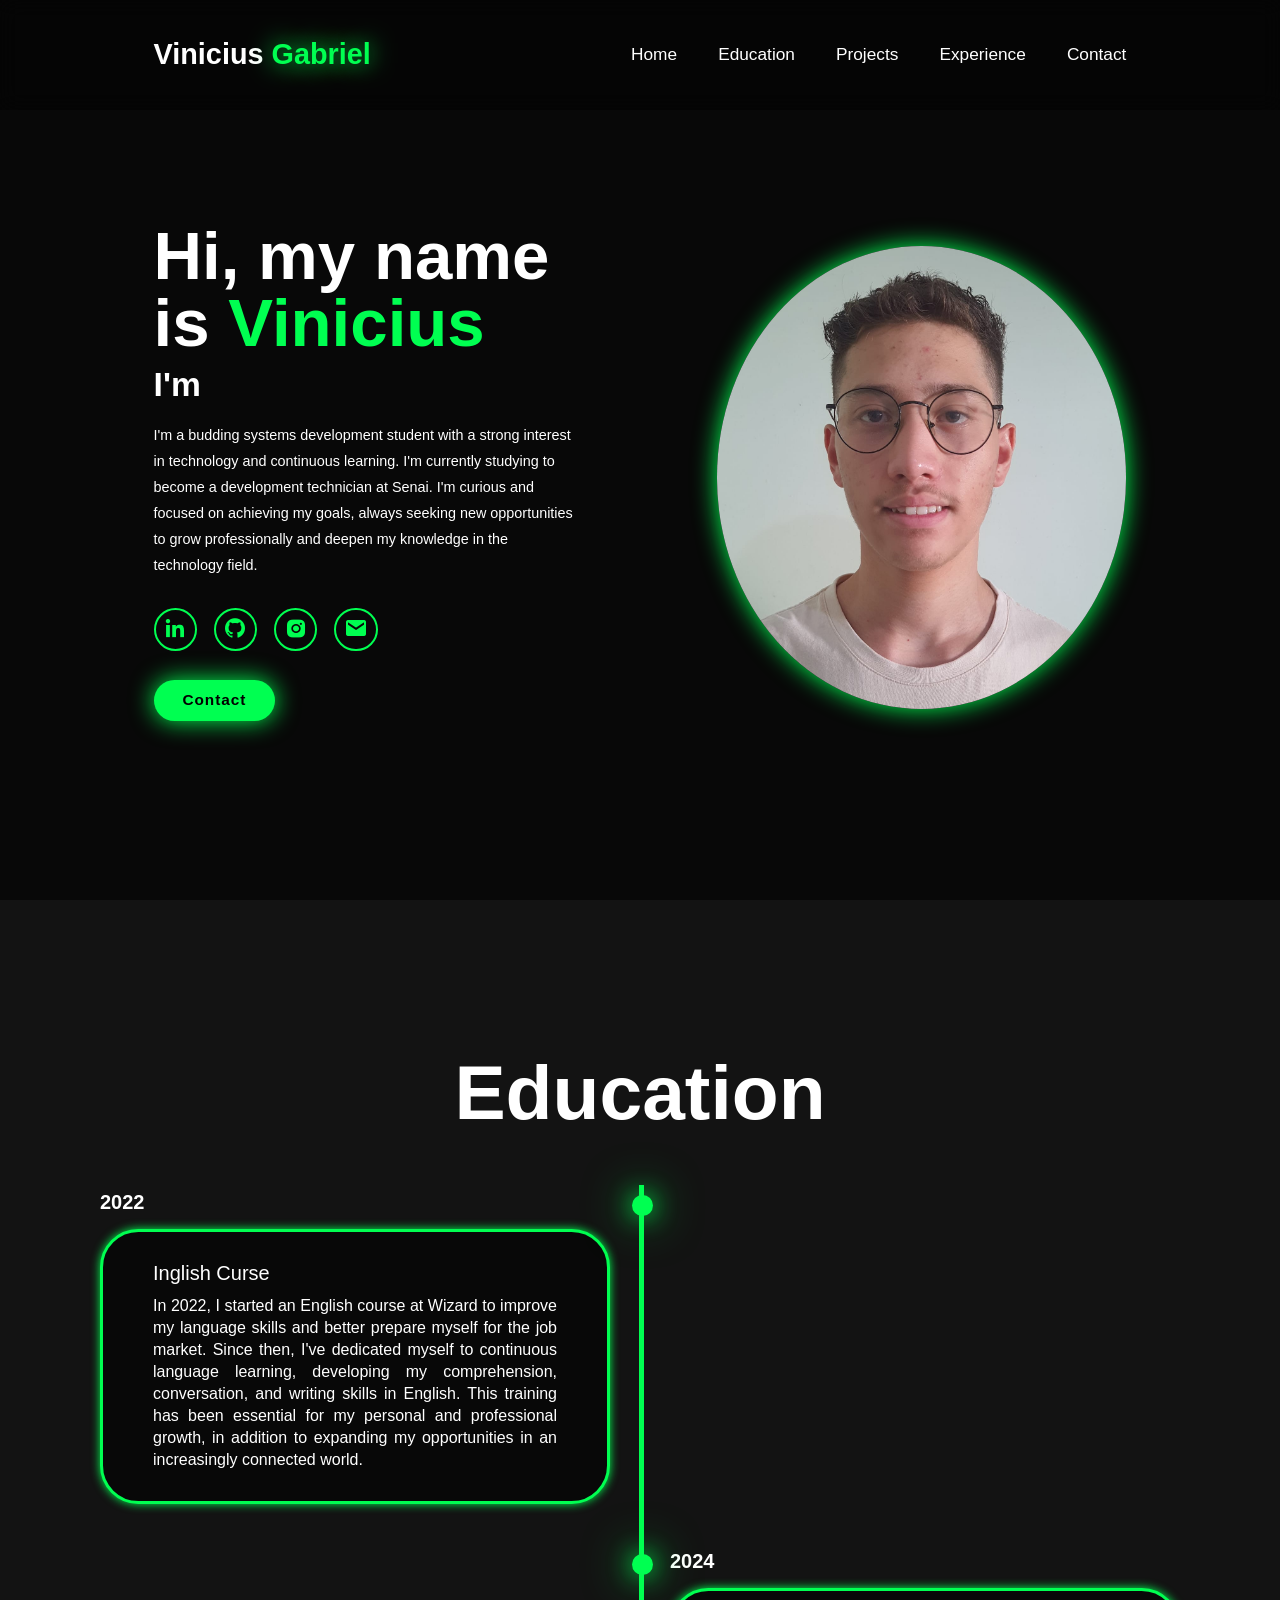
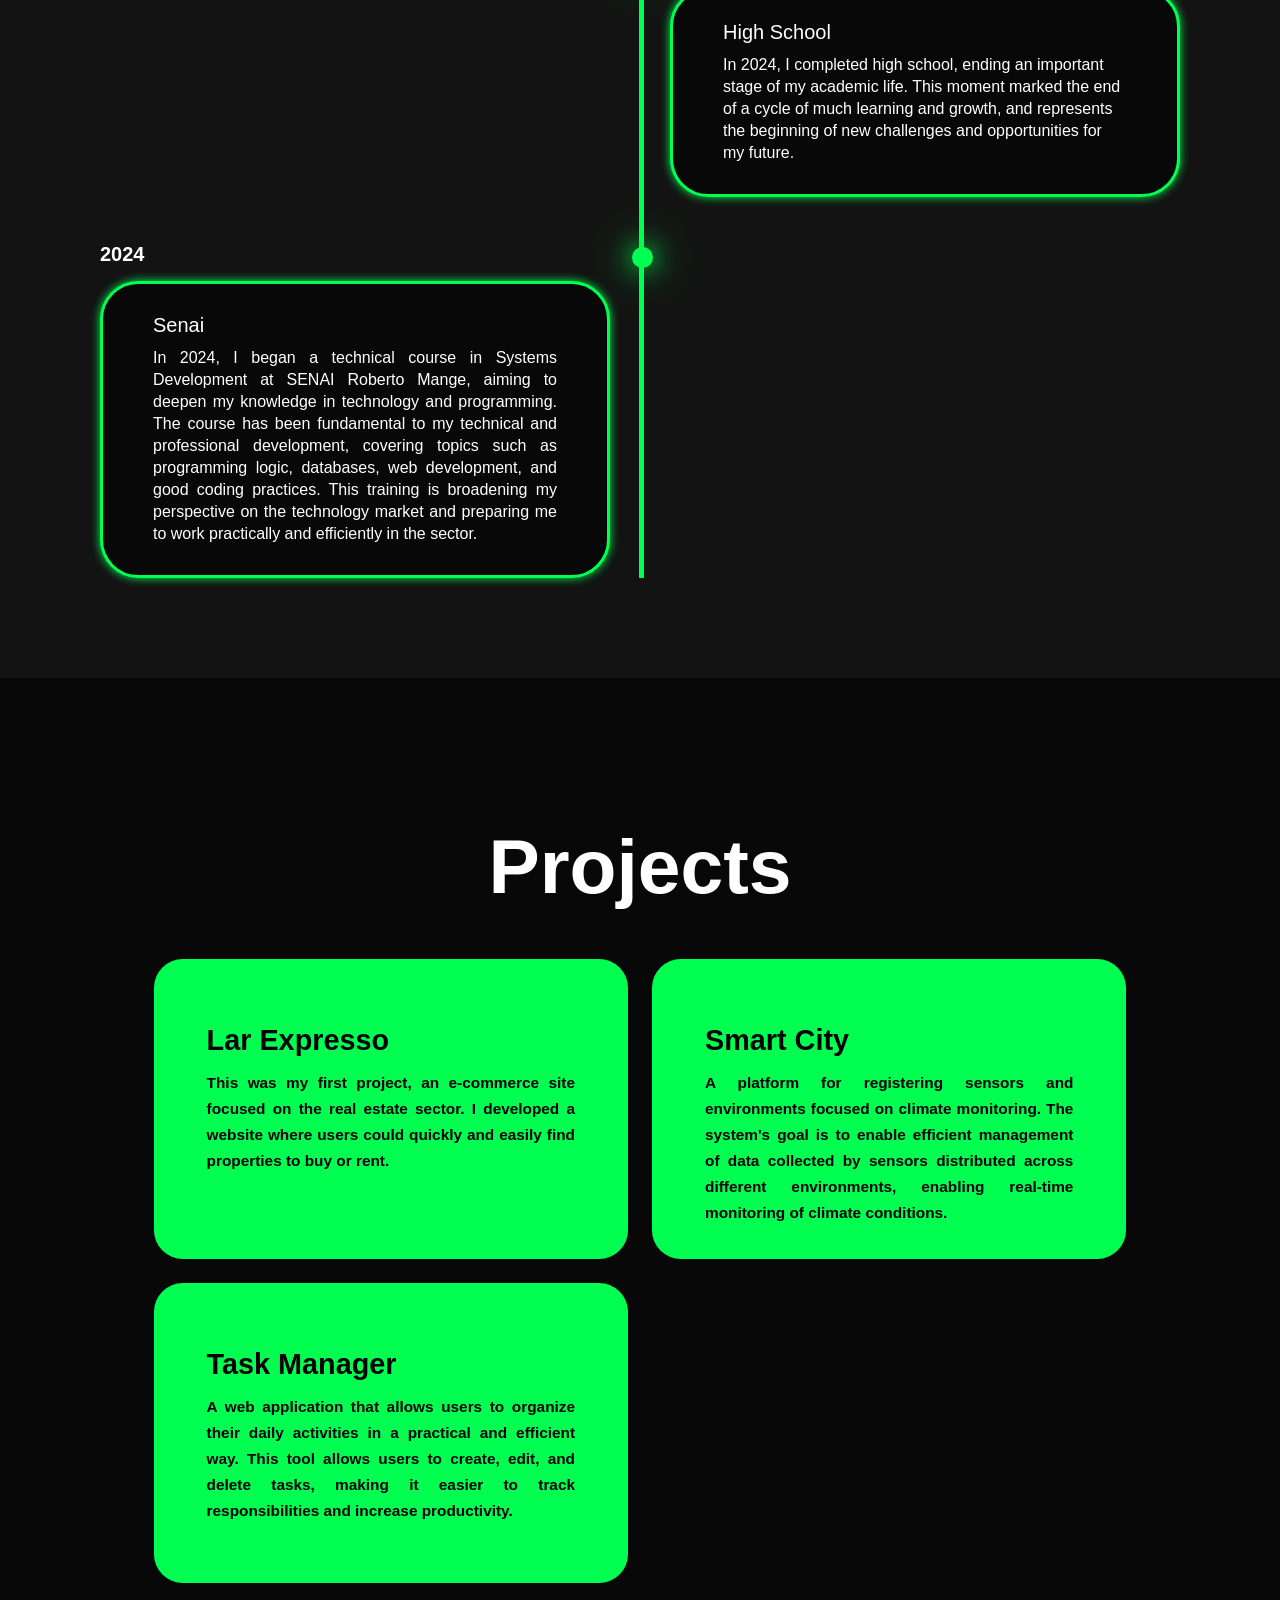
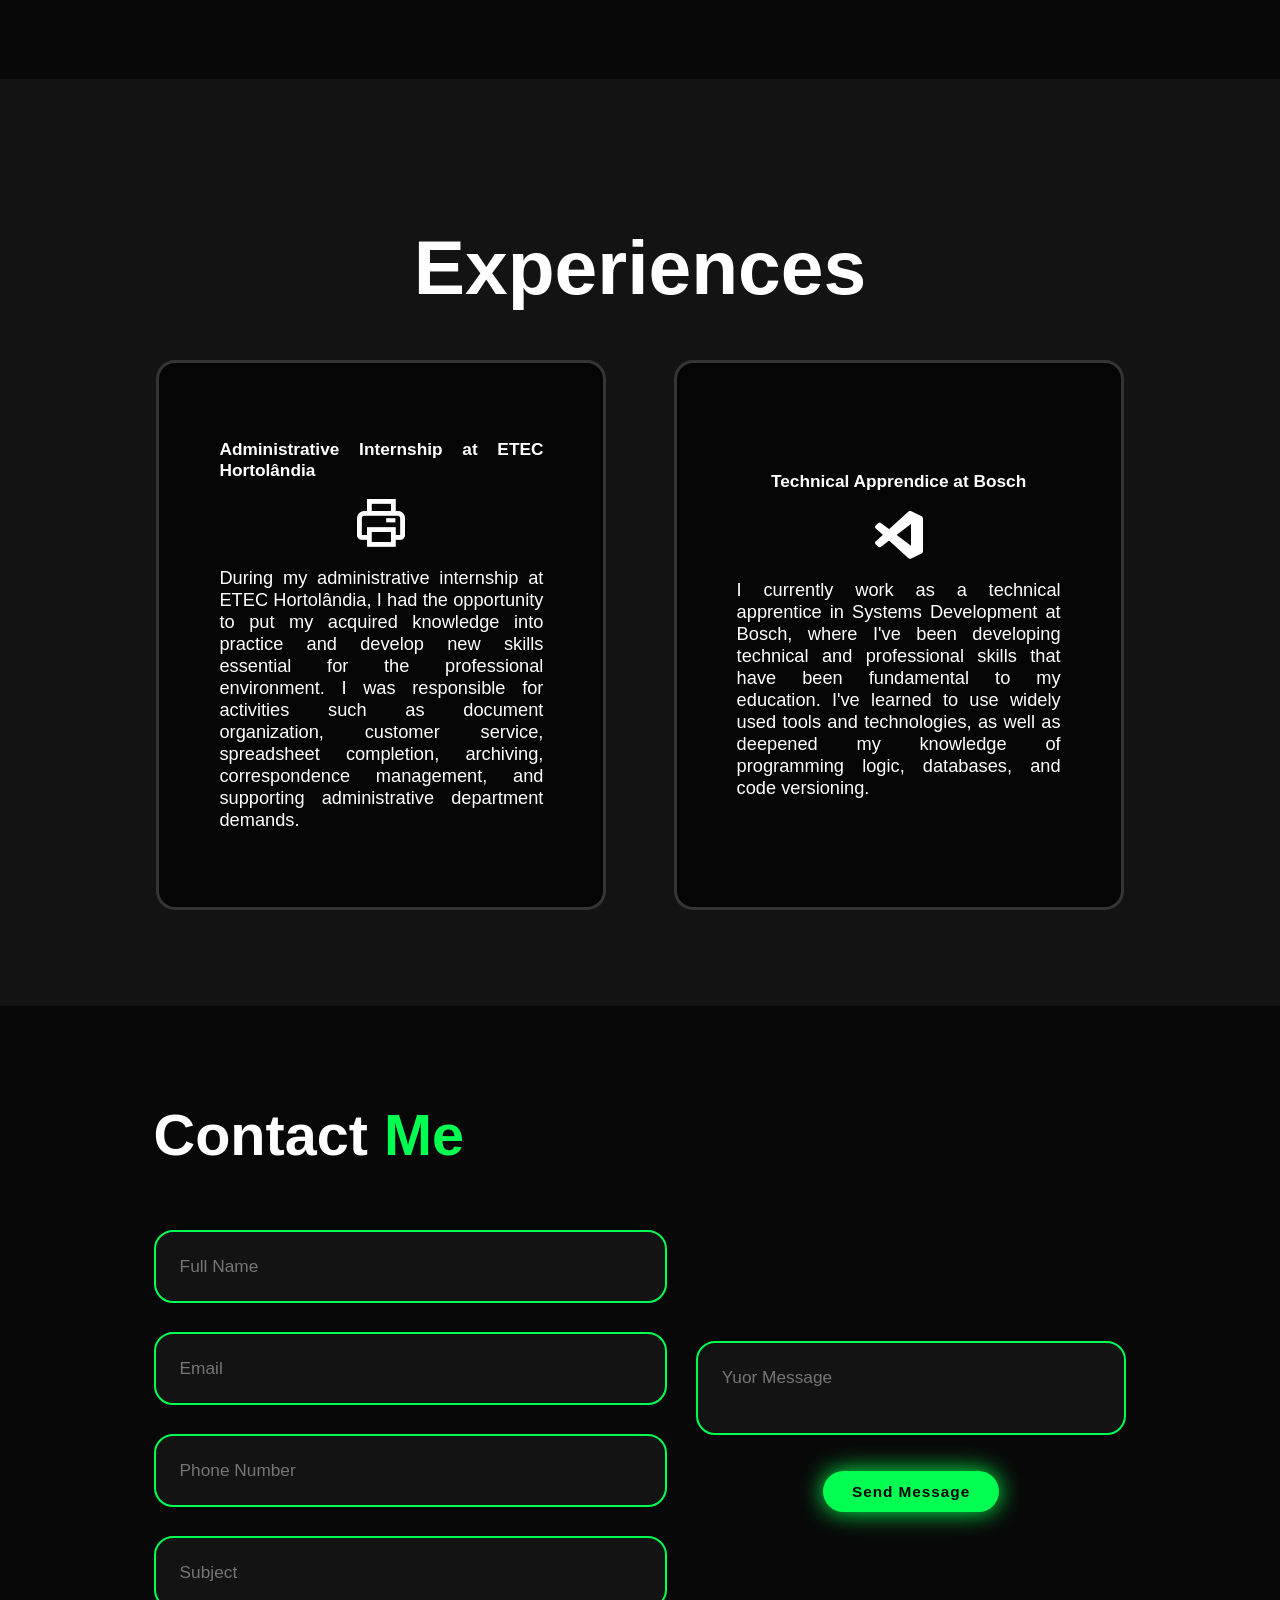
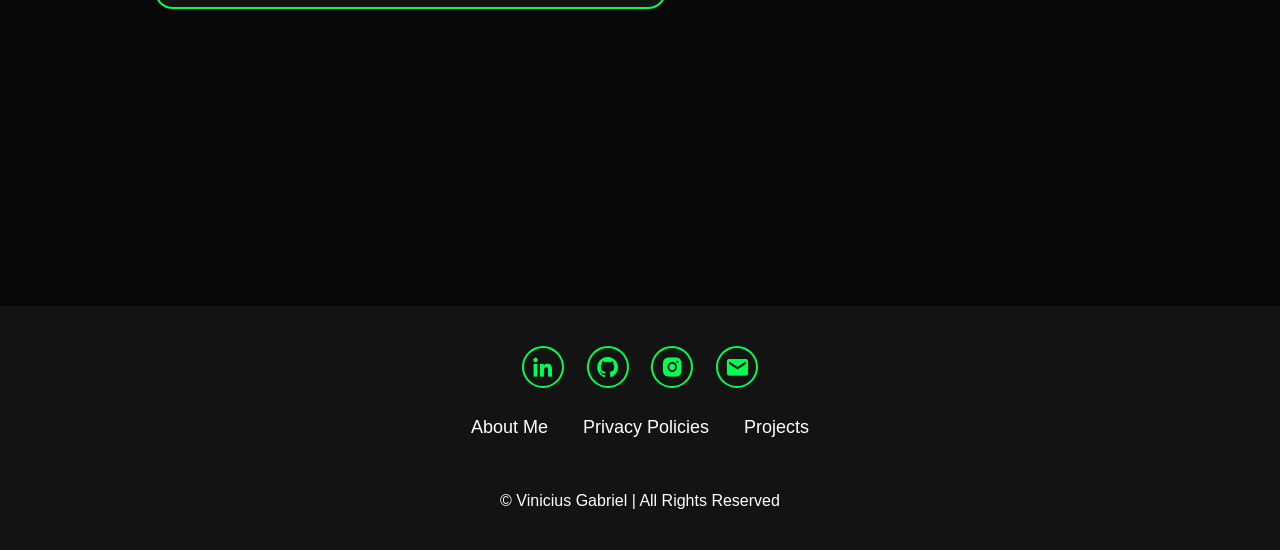
==== commit 08db2ed1: "27/07/2025 11:59" ====
--- a/index.html
+++ b/index.html
@@ -62,7 +62,7 @@
                 <div class="timeline-dot"></div>
                 <div class="timeline-date">2024</div>
                 <div class="timeline-content">
-                    <h3>Inglish Curse</h3>
+                    <h3>High School</h3>
                     <p>In 2024, I completed high school, ending an important stage of my academic life. This moment marked the end of a cycle of much learning and growth, and represents the beginning of new challenges and opportunities for my future.</p>
                 </div>
             </div>
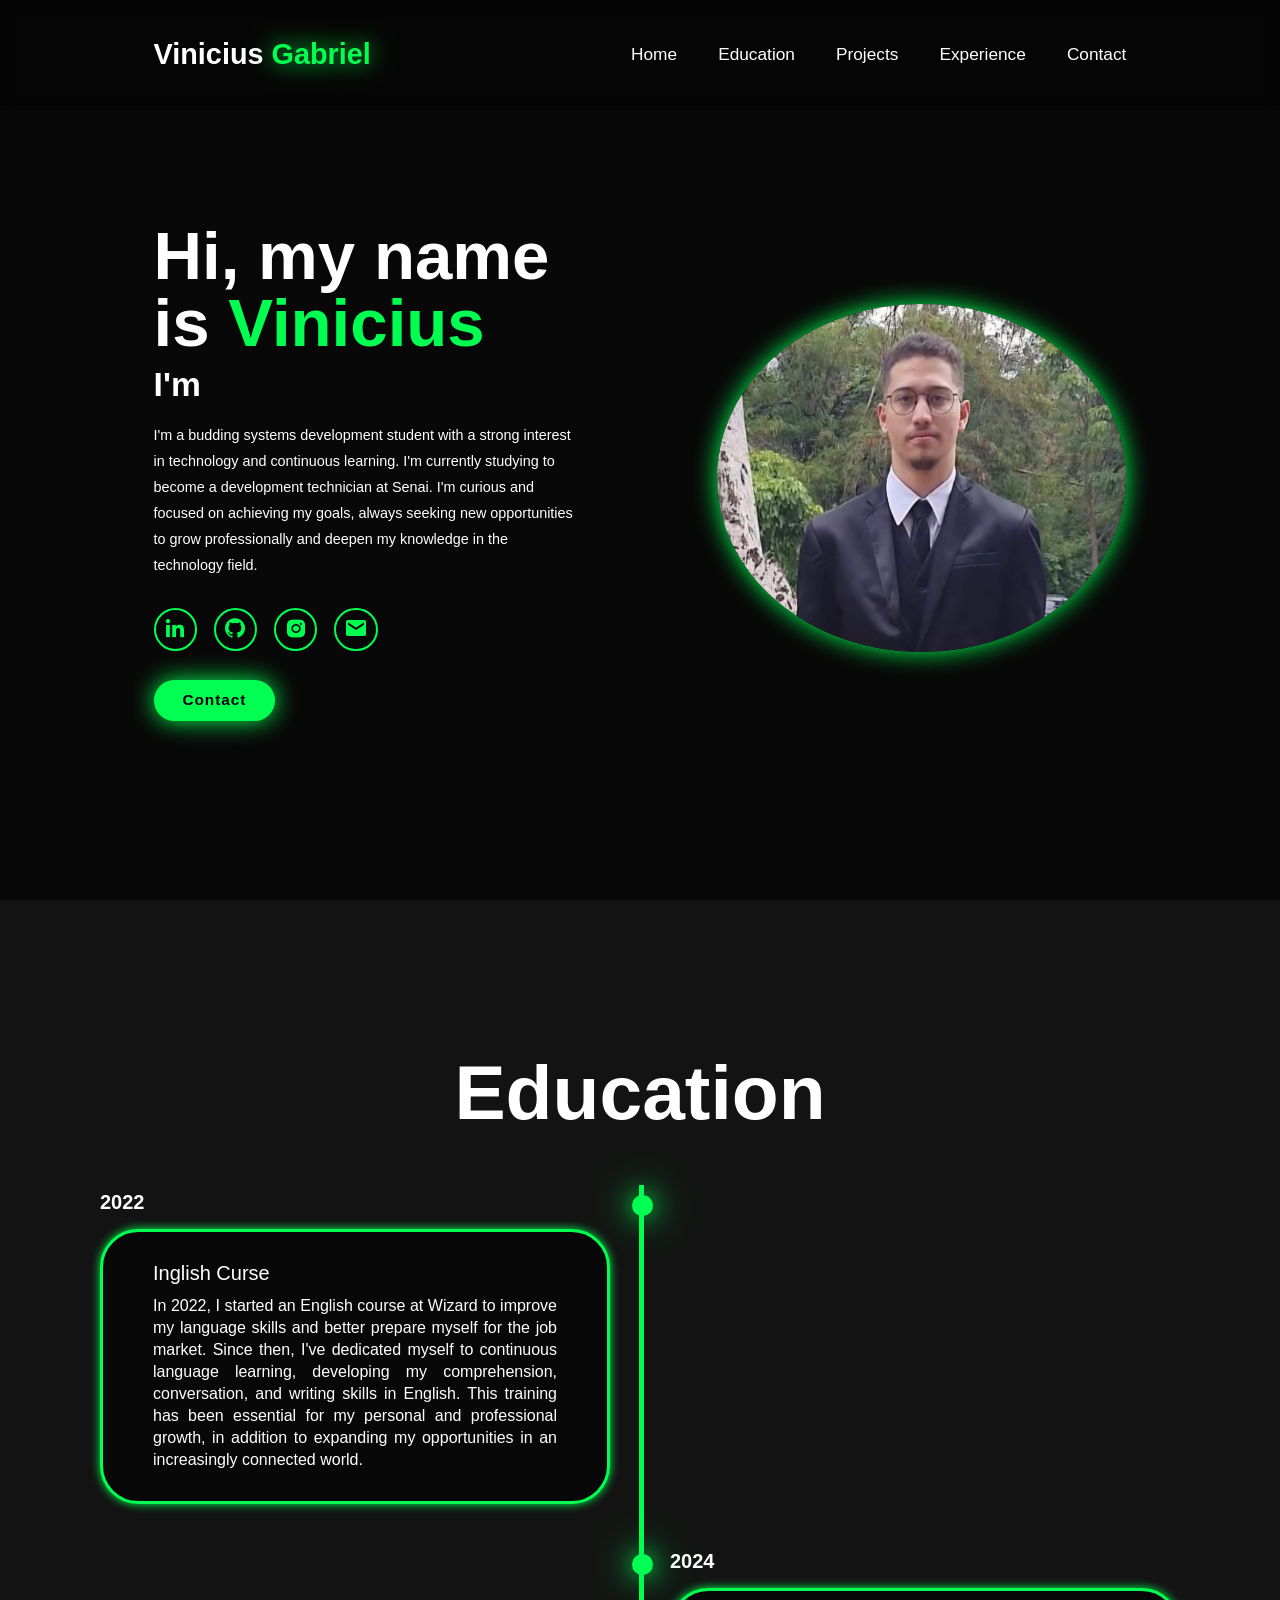
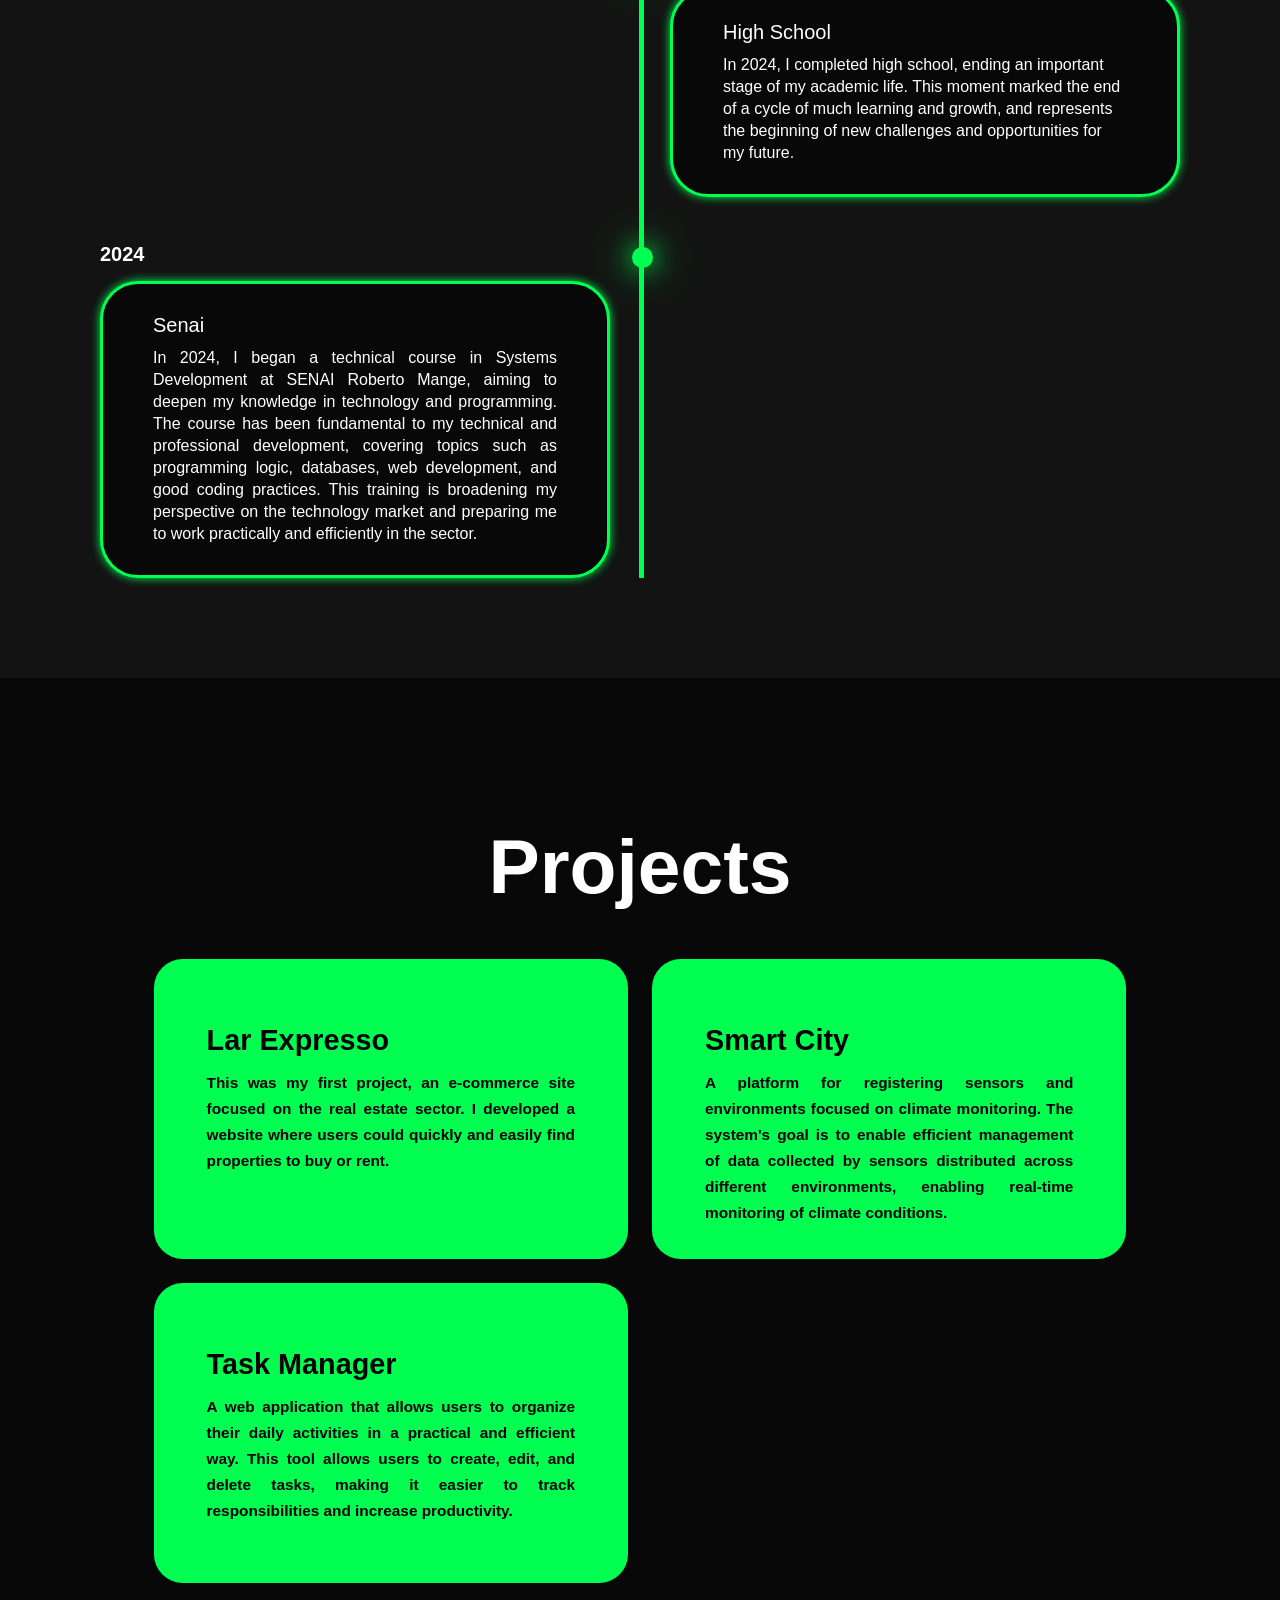
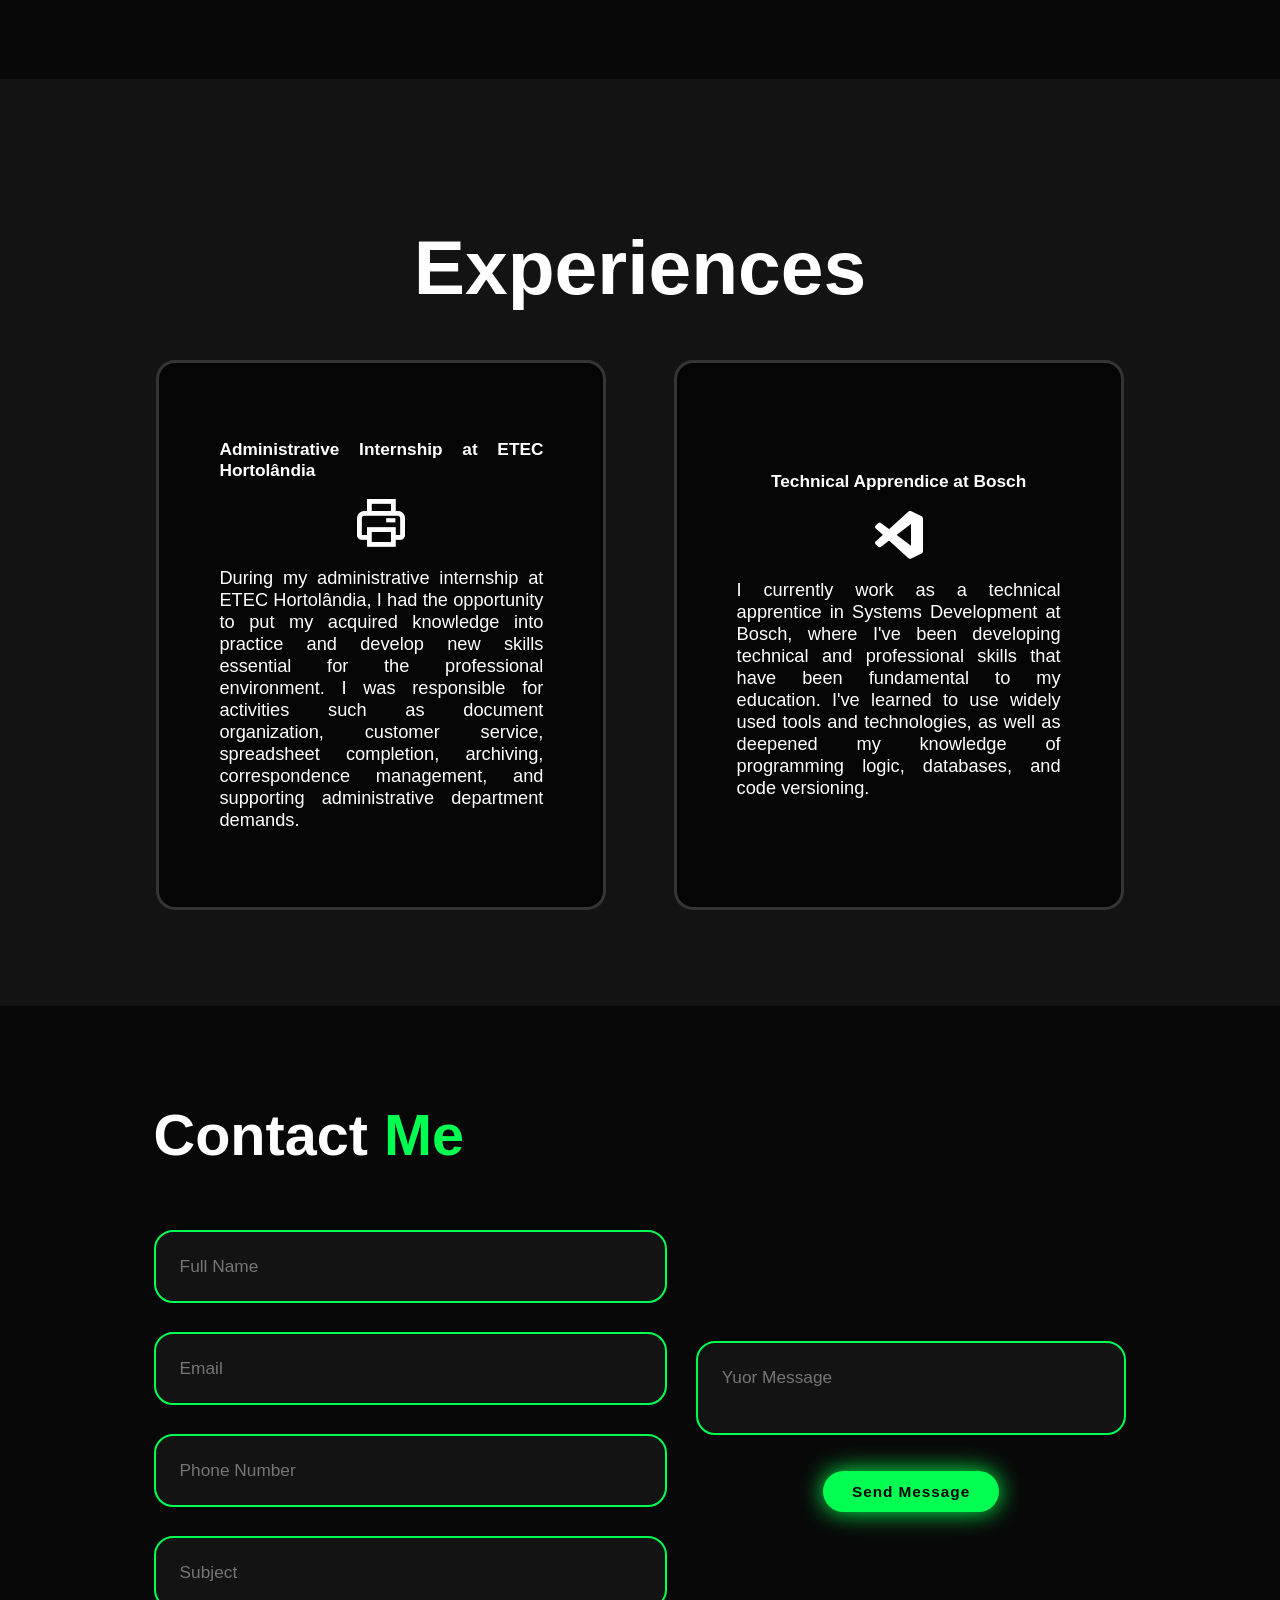
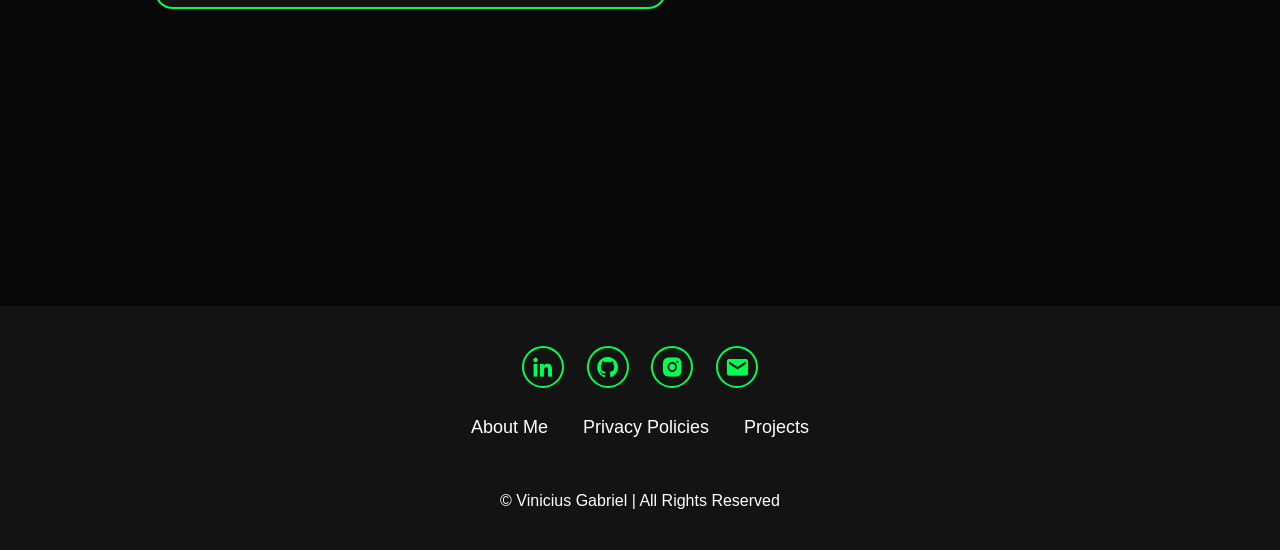
==== commit 03879a1a: "15/05/2025" ====
--- a/index.html
+++ b/index.html
@@ -40,7 +40,7 @@
             </div>
         </div> 
             <div class="home-img">
-                <img src="foto.jpg" alt="foto">
+                <img src="foto.jpeg" alt="foto">
             </div>
        
     </section>
